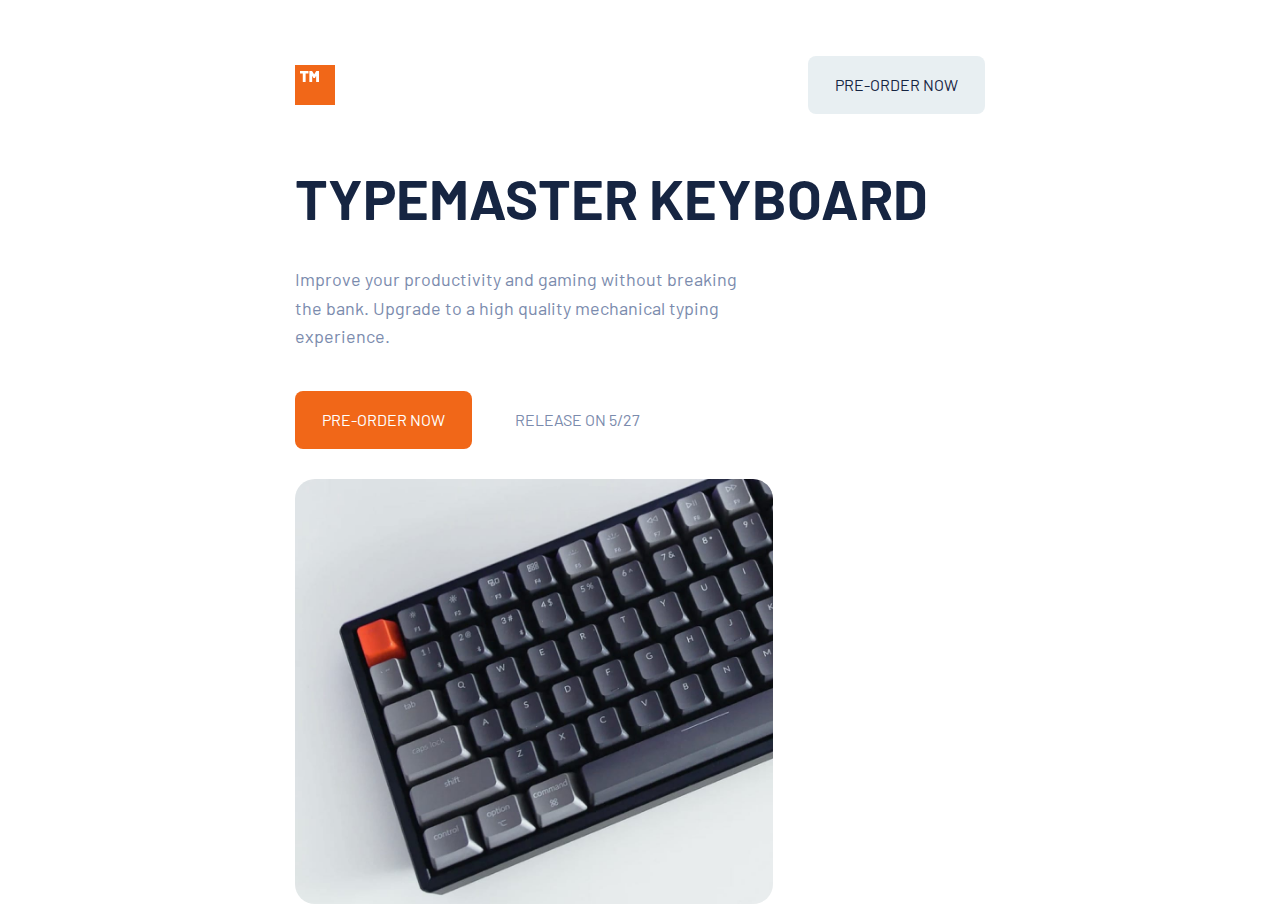
==== grid-test.html @ 83788b4d "Added initial rework of grid layout approach" ====
<!DOCTYPE html>
<html lang="en">
<head>
  <meta charset="UTF-8">
  <meta name="viewport" content="width=device-width, initial-scale=1.0">
  <link rel="icon" type="image/png" sizes="32x32" href="./assets/favicon-32x32.png">
  <link rel="preconnect" href="https://fonts.googleapis.com">
  <link rel="preconnect" href="https://fonts.gstatic.com" crossorigin>
  <link href="https://fonts.googleapis.com/css2?family=Barlow:wght@500;900&display=swap" rel="stylesheet">
  <link rel="stylesheet" href="./css/style.css">
  <title>Frontend Mentor | Typemaster pre-launch landing page</title>
</head>
<body>
  <header class="header">
    <div class="header-inner container flex">
      <a href="index.html" aria-label="typemaster home page" class="logo"><img src="./assets/shared/logo.svg" alt="" class=""></a>
      <button class="button btn-2">Pre-order now</button>
    </div>
  </header>

  <main>
    <section class="product-highlights">
      <div class="grid top-row container">

        <!-- desktop - top grid row -->
        <div class="flex hero-text text-block-1">
          <h1 class="fs-800">Typemaster keyboard</h1>
          <p class="fs-500">Improve your productivity and gaming without breaking the bank. Upgrade to a high quality mechanical typing experience.</p>
          <div>
            <button class="button btn-1">Pre-order now</button>
            <span class="note fs-400 uppercase">Release on 5/27</span>
          </div>
        </div>

        <div class="product-img-1">
          <picture class="product-pic">
            <!-- placeholder media values -->
            <source media="(min-width: 1024px)" srcset="./assets/desktop/image-keyboard.jpg">
            <source media="(min-width: 768px)" srcset="./assets/tablet/image-keyboard.jpg">
            <img class="hero-img" src="./assets/mobile/image-keyboard.jpg" alt="">
          </picture>
        </div>

      </div>

    </section>

  </main>

  <!-- <footer>
    <div class="footer-inner">
      <p>
        <span class="copy">Typemaster 2021 </span>| All Rights Reserved
      </p>
    </div>
  </footer> -->
  
</body>
</html>
---- css/style.css ----
/* ----------------- */
/* Custom Properties */
/* ----------------- */
:root {
  /* colors */
  --clr-white: #FFFFFF;
  --clr-gray: #E8EFF2;
  --clr-brand-primary: #F16718; 
  --clr-brand-light: #FF9B62;
  --clr-dark: #162542;
  --clr-blue: #7B8BAD;
  /* font 'Barlow', sans-serif; 
  font-weights - 500 (med), 900 (black) */
  --ff-sans: 'Barlow', sans-serif;
  /* font sizes, line-heights, weights */
  /* h1 - 56px/56px line height, 900 */
  /* h1 (mobile/tablet) - 48px/48px, 900*/
  --fs-800: 3rem;
  /* h2 - 32px/36px line height, 900 */
  --fs-700: 2rem;
  /* h3 - 24px/28px line height, 900 */
  --fs-600: 1.5rem;
  /* Hero (p) - 18px/26px, 500 */
  --fs-500: 1.125rem;
  /* Body (p) - 16p x/26px line height, 500 */
  /* Button text - uppercase, 700 weight */
  --fs-400: 1rem;
}

@media (min-width: 62em) {
  :root {
    --fs-800: 3.5rem;
  }
}

/* Typography */
.ff-sans { font-family: var(--ff-sans); }

.uppercase { text-transform: uppercase; }

/* .fs-900 { font-size: var(--fs-900); } */
.fs-800 { font-size: var(--fs-800); }
.fs-700 { font-size: var(--fs-700); }
.fs-600 { font-size: var(--fs-600); }
.fs-500 { font-size: var(--fs-500); }
.fs-400 { font-size: var(--fs-400); }

.fs-800 {
  line-height: 1;
}
.fs-700
.fs-600 {
  line-height: 1.1;
}


/* ======================== */
/* Reset and General Styles */
/* ======================== */

html {
  font-size: 100%;
  box-sizing: border-box;
}

*,
*::before,
*::after {
  box-sizing: inherit;
}

body {
  margin: 0;
  padding: 0;
  font-family: var(--ff-sans);
  text-align: left;
  line-height: 1.6;
  min-height: 100vh;
  display: flex;
  flex-direction: column;
  background-color: var(--clr-white);
  color: var(--clr-blue);
}

h1,
h2,
h3,
h4,
h5,
h6,
p,
figure,
picture {
  margin: 0;
}


img,
picture {
  max-width: 100%;
  min-height: 100%;
}

img {
  display: block;
}

input,
button,
textarea,
select {
  font: inherit;
}

/* Typography */
h1,
h2,
h3 {
  text-transform: uppercase;
  color: var(--clr-dark);
}



/* --------------------- */
/*    Utility classes    */
/* --------------------- */

.flex {
  display: flex;
}

.grid {
  display: grid;
}

.container {
  margin: 0 auto;
  max-width: 1110px;
}

/* ---------------- */
/* Components       */
/* ---------------- */

.button {
  font-family: var(--ff-sans);
  font-size: var(--fs-400);
  /* font-weight: 700; */
  text-transform: uppercase;
  padding: 1em 1.7em;
  border-radius: 8px;
  border: none;
  cursor: pointer;
}

.btn-1 {
  background-color: var(--clr-brand-primary);
  color: var(--clr-white);
}

.btn-1:hover,
.btn-1:active {
  background-color: var(--clr-brand-light);
}

.btn-2 {
  background-color: var(--clr-gray);
  color: var(--clr-dark);
}

.btn-2:hover,
.btn-2:active {
  background-color: var(--clr-dark);
  color: var(--clr-white);
}

.product-pic img {
  border-radius: 20px;
}

/* header */

.header-inner {
  padding: 3.5em 0;
  justify-content: space-between;
  align-items: center;
}

.logo {
  height: 40px;
}

/* Layout */

/* .text-block-1 {
  grid-area: text-block-1;
}

.text-block-2 {
  grid-area: text-block-2;
}

.solid-block {
  background-color: var(--clr-gray);
}

.solid-right {
  grid-area: solid-right;
}

.solid-left {
  grid-area: solid-left;
}

.product-img-1 {
  grid-area: product-img-1;
}

.product-img-2 {
  grid-area: product-img-2;
}

.product-img-3 {
  grid-area: product-img-3;
} */

.top-row {
  grid-template-columns: repeat(auto-fit, minmax(23rem, 1fr));
  gap: 1.875em;
  align-items: center;
}


/* text-box layouts */
.hero-text {
  flex-direction: column;

}

.hero-text h1 {
  margin-bottom: .7em;
}

.hero-text p {
  margin-bottom: 40px;
  max-width: 45ch;
}

.note {
  margin-left: 40px;
}

.product-pic {
	position: relative;
	width: 100%;
}

.hero-img {
  width: 100vw;
  object-fit: contain;

}
@media (min-width: 768px) {
  .container {
    max-width: 690px;
  }
  
  .hero-img {
    width: auto;
    height: 425px;
  }
}



/* cards sections */


/* footer */
.footer-inner {
  text-align: center;
}


/* .product-grid {
	display: grid;
	grid-template-columns: repeat(12, 65px);
	grid-template-rows: 1fr 0fr;
	align-items: center;
	gap: 0 30px;
	margin: 0;
	margin-top: 40px;
	grid-template-areas: "img-container img-container img-container img-container img-container img-container img-container img-container . product-text product-text product-text";
} */
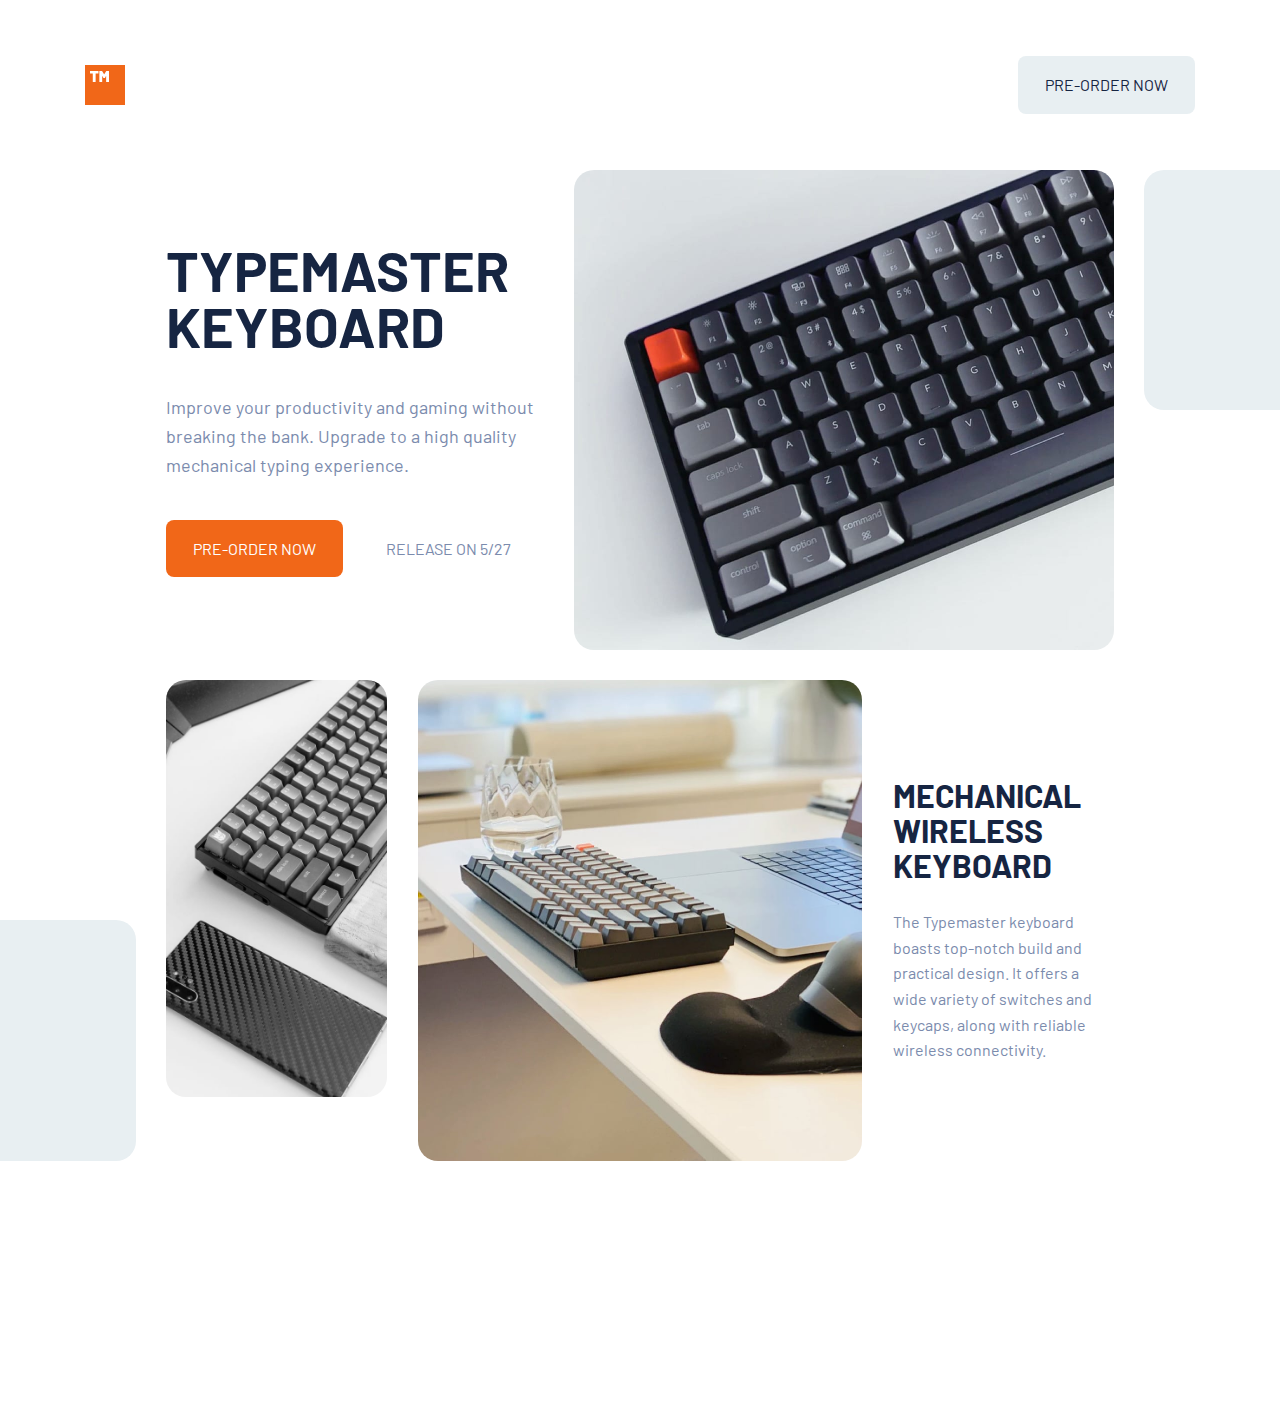
==== commit a2c98db5: "Update grid layout" ====
--- a/grid-test.html
+++ b/grid-test.html
@@ -20,9 +20,10 @@
 
   <main>
     <section class="product-highlights">
-      <div class="grid top-row container">
 
-        <!-- desktop - top grid row -->
+      <div class="grid product-grid row-1">
+
+        <!-- desktop/tablet - top grid row -->
         <div class="flex hero-text text-block-1">
           <h1 class="fs-800">Typemaster keyboard</h1>
           <p class="fs-500">Improve your productivity and gaming without breaking the bank. Upgrade to a high quality mechanical typing experience.</p>
@@ -35,13 +36,52 @@
         <div class="product-img-1">
           <picture class="product-pic">
             <!-- placeholder media values -->
-            <source media="(min-width: 1024px)" srcset="./assets/desktop/image-keyboard.jpg">
+            <source media="(min-width: 1124px)" srcset="./assets/desktop/image-keyboard.jpg">
             <source media="(min-width: 768px)" srcset="./assets/tablet/image-keyboard.jpg">
             <img class="hero-img" src="./assets/mobile/image-keyboard.jpg" alt="">
           </picture>
         </div>
 
+        <div class="solid-block solid-right">
+          <img src="./assets/shared/pattern-square.svg" alt="">
+        </div>
       </div>
+      <!-- end first row -->
+
+      <!-- desktop/tablet - second grid row -->
+      <div class="grid product-grid row-2">
+
+        <div class="solid-block solid-left flex">
+          <img class="solid-left-img" src="./assets/shared/pattern-square.svg" alt="">
+        </div>
+
+        <div class="product-img-2">
+          <picture class="product-pic">
+            <source media="(min-width: 64em)" srcset="./assets/desktop/image-phone-and-keyboard.jpg">
+            <source media="(min-width: 42em)" srcset="./assets/tablet/image-phone-and-keyboard.jpg">
+            <img src="./assets/mobile/image-phone-and-keyboard.jpg" alt="">
+          </picture>
+        </div>
+
+        <div class="product-img-3">
+          <picture class="product-pic">
+            <source media="(min-width: 64em)" srcset="./assets/desktop/image-glass-and-keyboard.jpg">
+            <source media="(min-width: 42em)" srcset="./assets/tablet/image-glass-and-keyboard.jpg">
+            <img src="./assets/mobile/image-glass-and-keyboard.jpg" alt="">
+          </picture>
+        </div>
+
+        <div class="flex text-block-2">
+          <div>
+            <h2 class="fs-700">Mechanical wireless keyboard</h2>
+            <p class="fs-400">The Typemaster keyboard boasts top-notch build and practical design. It offers a wide variety of switches and keycaps, along with reliable wireless connectivity.</p> 
+          </div>
+        </div>
+
+
+      </div>
+      <!-- end second row -->
+
 
     </section>
 
--- a/css/style.css
+++ b/css/style.css
@@ -33,25 +33,7 @@
   }
 }
 
-/* Typography */
-.ff-sans { font-family: var(--ff-sans); }
-
-.uppercase { text-transform: uppercase; }
-
-/* .fs-900 { font-size: var(--fs-900); } */
-.fs-800 { font-size: var(--fs-800); }
-.fs-700 { font-size: var(--fs-700); }
-.fs-600 { font-size: var(--fs-600); }
-.fs-500 { font-size: var(--fs-500); }
-.fs-400 { font-size: var(--fs-400); }
-
-.fs-800 {
-  line-height: 1;
-}
-.fs-700
-.fs-600 {
-  line-height: 1.1;
-}
+
 
 
 /* ======================== */
@@ -98,10 +80,6 @@
 img,
 picture {
   max-width: 100%;
-  min-height: 100%;
-}
-
-img {
   display: block;
 }
 
@@ -113,6 +91,26 @@
 }
 
 /* Typography */
+.ff-sans { font-family: var(--ff-sans); }
+
+.uppercase { text-transform: uppercase; }
+
+/* .fs-900 { font-size: var(--fs-900); } */
+.fs-800 { font-size: var(--fs-800); }
+.fs-700 { font-size: var(--fs-700); }
+.fs-600 { font-size: var(--fs-600); }
+.fs-500 { font-size: var(--fs-500); }
+.fs-400 { font-size: var(--fs-400); }
+
+.fs-800 {
+  line-height: 1;
+}
+
+h1,
+h2 {
+  line-height: 1.1;
+}
+
 h1,
 h2,
 h3 {
@@ -179,6 +177,25 @@
   border-radius: 20px;
 }
 
+.solid-block {
+  /* height: 50%; */
+}
+
+
+.solid-right img {
+  border-top-left-radius: 20px;
+  border-bottom-left-radius: 20px;
+  height: 50%;
+}
+
+.solid-left img {
+  border-top-right-radius: 20px;
+  border-bottom-right-radius: 20px;
+  height: 50%;
+}
+
+
+
 /* header */
 
 .header-inner {
@@ -191,51 +208,123 @@
   height: 40px;
 }
 
-/* Layout */
-
-/* .text-block-1 {
-  grid-area: text-block-1;
-}
-
-.text-block-2 {
-  grid-area: text-block-2;
-}
-
-.solid-block {
-  background-color: var(--clr-gray);
-}
-
-.solid-right {
-  grid-area: solid-right;
-}
-
-.solid-left {
-  grid-area: solid-left;
-}
-
-.product-img-1 {
-  grid-area: product-img-1;
-}
-
-.product-img-2 {
-  grid-area: product-img-2;
-}
-
-.product-img-3 {
-  grid-area: product-img-3;
-} */
-
-.top-row {
+/* =========  */
+/*   Layout   */
+/* =========  */
+
+/* .top-row {
   grid-template-columns: repeat(auto-fit, minmax(23rem, 1fr));
   gap: 1.875em;
   align-items: center;
-}
+} */
+
+.text-block-1 {
+  grid-area: text-1;
+}
+
+.text-block-2 {
+  grid-area: text-2;
+}
+
+.product-img-1 {
+  grid-area: img-1;
+}
+
+.product-img-2 {
+  grid-area: img-2;
+}
+
+.product-img-3 {
+  grid-area: img-3;
+}
+
+.solid-right {
+  grid-area: solid-right;
+}
+
+.solid-left {
+  grid-area: solid-left;
+  align-items: end;
+}
+
+.row-1 {
+	grid-template-columns: repeat(auto-fit, minmax(10rem, 1fr));
+	grid-template-areas: 
+    "text-1" 
+    "img-1" 
+    ;
+}
+
+.text-block-2 h2 {
+  max-width: 12ch;
+}
+
+.text-block-2 p {
+  max-width: 29ch;
+}
+
+
+/* tablet grid layout */
+@media (min-width: 640px) {
+  .row-1{
+    margin-bottom: 1.875rem;
+    grid-template-areas: 
+      "text-1 img-1" 
+      ;
+  }
+}
+
+
+/* desktop grid layout */
+@media (min-width: 1200px) {
+  .product-img-1 {
+    max-width: 800px;
+  }
+
+  .row-1 {
+    grid-template-columns: 8.5em 1fr minmax(540px, 1fr) 8.5em;
+    gap: 1.875rem;
+    grid-template-areas: 
+      ". text-1 img-1 solid-right" 
+      ;
+  }
+
+  .row-2 {
+    /* works at 1440 but not well beyond */
+    grid-template-columns: 8.5em minmax(12em, 1fr) minmax(445px, 1fr) 1fr 8.5em;
+     
+    /* grid-template-columns: 8.5em repeat(auto-fit, minmax(15rem, 1fr)) 8.5em; */
+    /* grid-template-columns: 8.5em repeat(6, 1fr) 8.5em; */
+
+    gap: 1.875rem;
+    grid-template-areas: 
+      "solid-left img-2 img-3 text-2 ." 
+      ; 
+    padding-bottom: 250px;
+  }
+
+
+
+}
+
+
+
+
 
 
 /* text-box layouts */
-.hero-text {
+.hero-text,
+.text-block-2 {
   flex-direction: column;
-
+  justify-content: center;
+}
+
+.text-block-2 {
+  align-items: flex-end;
+}
+
+.text-block-2 h2 {
+  margin-bottom: .8em;
 }
 
 .hero-text h1 {
@@ -251,25 +340,21 @@
   margin-left: 40px;
 }
 
-.product-pic {
+/* .product-pic {
 	position: relative;
 	width: 100%;
-}
-
-.hero-img {
-  width: 100vw;
-  object-fit: contain;
-
-}
+} */
+
+
 @media (min-width: 768px) {
-  .container {
+  /* .container {
     max-width: 690px;
-  }
+  } */
   
-  .hero-img {
+  /* .hero-img {
     width: auto;
     height: 425px;
-  }
+  } */
 }
 
 
